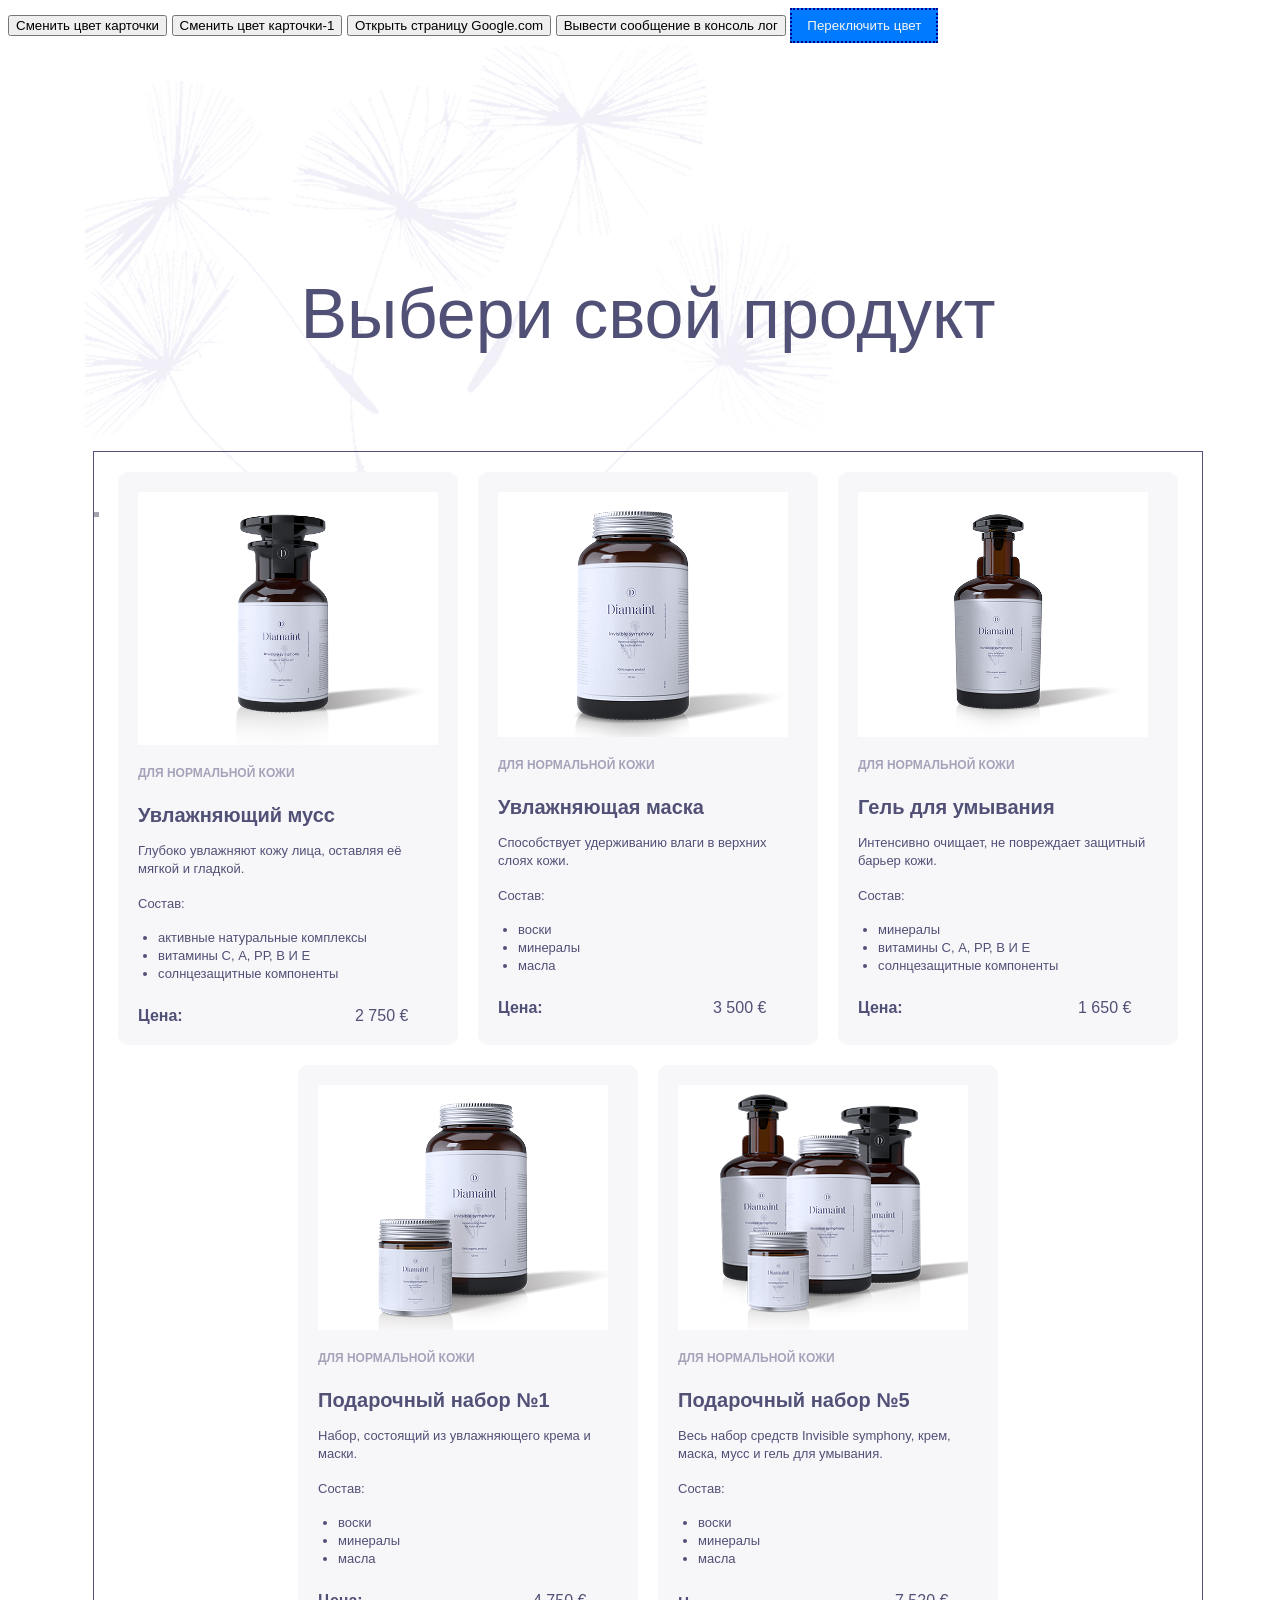
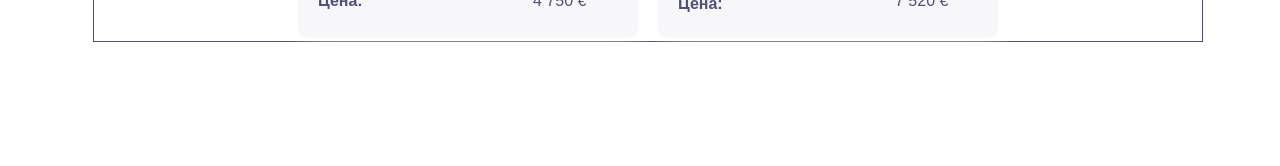
==== index.html @ d17585d6 "Created  main.js" ====
<!doctype html>
<html lang="en">

<head>
  <meta charset="UTF-8" />
  <meta name="viewport" content="width=device-width, initial-scale=1.0" />
  <title>Beauty Products</title>
  <link rel="stylesheet" href="style.css" />
  <link rel="preconnect" href="https://fonts.googleapis.com">
  <link rel="preconnect" href="https://fonts.gstatic.com" crossorigin>
  <link href="https://fonts.googleapis.com/css2?family=Montserrat:ital,wght@400ж600&display=swap" rel="stylesheet">
</head>

<body>

  <div class=" layout">

    <button id="change-color-all-card">Сменить цвет карточки</button>

    <button id="change-card_1-color">Сменить цвет карточки-1</button>

    <button id="open-google">Открыть страницу Google.com</button>

    <button id="output-console-log">Вывести сообщение в консоль лог</button>

    <button id="toggle-color-button" class="button-toggle">Переключить цвет</button>

    <h1 class="layout__title">Выбери свой продукт</h1>

    <div class="layout__product-card">

      <div class="card card_1">
        <img class="card__image" src="images/moisturizing-mousse.jpg" alt="товар увлажняющий мусс" />
        <h3 class="card__subtitle">для нормальной кожи</h3>
        <h2 class="card__title">Увлажняющий мусс</h2>
        <p class="card__desc">Глубоко увлажняют кожу лица, оставляя её мягкой и гладкой.</p>

        <div class="card__composition">
          <h4 class="composition__title">Состав:</h4>
          <ul class="composition__list">
            <li>активные натуральные комплексы</li>
            <li>витамины С, А, РР, В И Е</li>
            <li>солнцезащитные компоненты</li>
          </ul>
        </div>

        <div class="card__price-box">
          <b class="price-box__label">Цена:</b>
          <span class="price-box__value">2 750 &euro;</span>
        </div>
      </div>

      <div class="card card_2">
        <img src="images/moisturizing-mask.jpg" class="images-moisturizing-mask" alt="товар увлажняющий маска" />
        <h3 class="card__subtitle">для нормальной кожи</h3>
        <h2 class="card__title">Увлажняющая маска</h2>
        <p class="card__desc">Способствует удерживанию влаги в верхних слоях кожи.</p>

        <div class="card__composition">
          <h4 class="composition__title">Состав:</h4>
          <ul class="composition__list">
            <li>воски</li>
            <li>минералы</li>
            <li>масла</li>
          </ul>
        </div>

        <div class="card__price-box">
          <b class="price-box__label">Цена:</b>
          <span class="price-box__value">3 500 &euro;</span>
        </div>
      </div>

      <div class="card card_3">
        <img src="images/cleansing-gel.jpg" class="images-cleansing-gel" alt="товар Гель для умывания" />
        <h3 class="card__subtitle">для нормальной кожи</h3>
        <h2 class="card__title">Гель для умывания</h2>
        <p class="card__desc">Интенсивно очищает, не повреждает защитный барьер кожи.</p>

        <div class="card__composition">
          <h4 class="composition__title">Состав:</h4>
          <ul class="composition__list">
            <li>минералы</li>
            <li>витамины С, А, РР, В И Е</li>
            <li>солнцезащитные компоненты</li>
          </ul>
        </div>

        <div class="card__price-box">
          <b class="price-box__label">Цена:</b>
          <span class="price-box__value">1 650 &euro;</span>
        </div>
      </div>


      <div class="card card_4">
        <img src="images/gift-set-1.jpg" class="images-gift-set-1" alt="товар Подарочный набор №1" />
        <h3 class="card__subtitle">для нормальной кожи</h3>
        <h2 class="card__title">Подарочный набор №1</h2>
        <p class="card__desc">Набор, состоящий из увлажняющего крема и маски.</p>

        <div class="card__composition">
          <h4 class="composition__title">Состав:</h4>
          <ul class="composition__list">
            <li>воски</li>
            <li>минералы</li>
            <li>масла</li>
          </ul>
        </div>

        <div class="card__price-box">
          <b class="price-box__label">Цена:</b>
          <span class="price-box__value">4 750 &euro;</span>
        </div>
      </div>

      <div class="card card_5">
        <img src="images/gift-set-5.jpg" class="images-gift-set-5" alt="товар Подарочный набор №5" />
        <h3 class="card__subtitle">для нормальной кожи</h3>
        <h2 class="card__title">Подарочный набор №5</h2>
        <p class="card__desc">Весь набор средств Invisible symphony, крем, маска, мусс и гель для умывания.</p>

        <div class="card__composition">
          <h4 class="composition__title">Состав:</h4>
          <ul class="composition__list">
            <li>воски</li>
            <li>минералы</li>
            <li>масла</li>
          </ul>
        </div>

        <div class="card__price-box">
          <b class="price-box__label">Цена:</b>
          <span class="price-box__value">7 520 &euro;</span>
        </div>
      </div>
    </div>
  </div>
  <script src="main.js"></script>
</body>

</html>
---- style.css ----
@import url("https://fonts.googleapis.com/css2?family=Montserrat:ital,wght@400&display=swap");

body {
  min-height: 100vh;
  background-image: url("images/dandelion-bg.jpg");
  background-position: 85px 0px;
  background-repeat: no-repeat;
  background-size: 790px 697px;
  font-family: Arial, Montserrat;
  background-color: #ffffff;
}

.layout {
  position: relative;
  width: 100%;
  max-width: 1280px;
  height: 1750px;
  margin: 0 auto;
}

.button-toggle {
  background-color: #007bff;
  color: whitesmoke;
  padding: 8px 15px;
  border: 2px darkblue dotted;
  cursor: pointer;
  transform: backgraund-color 0.3s;
}

.button-toggle.active {
  background-color: antiquewhite;
  color: black;
}

.layout__title {
  position: absolute;
  width: 846px;
  height: 78px;
  top: 220px;
  left: 217px;
  text-align: center;
  font-size: 70px;
  font-weight: 400;
  font-family: Arial, Montserrat;
  line-height: 78px;
  display: flex;
  align-items: center;
  justify-content: center;
  color: #515076;
}

.layout__product-card {
  position: relative;
  width: 1110px;
  height: 1191px;
  top: 408px;
  left: 85px;
  border: 1px solid #515076;
  padding: 20px;
  box-sizing: border-box;
  display: flex;
  flex-wrap: wrap;
  justify-content: center;
  gap: 20px;
}

.card {
  width: 340px;
  height: 573px;
  background-color: #f7f7fa;
  border: none;
  border-radius: 10px;
  box-shadow: 4px 4px 20px 0px rgba(255, 255, 255, 0.5);
  box-sizing: border-box;
  padding: 20px;
  font-family: Arial, Montserrat;
}

.card__image {
  width: 100%;
  height: 245;
  object-fit: contain;
  align-self: center;
  margin-top: auto;
}

.card__subtitle {
  font-weight: 600px;
  font-size: 12px;
  line-height: 24px;
  letter-spacing: 0%;
  text-transform: uppercase;
  color: #a5a3b9;
  margin-bottom: 5px;
}

.card__title {
  font-weight: 700px;
  font-style: bold;
  font-size: 20px;
  line-height: 27px;
  letter-spacing: 0%;
  color: #515076;
  margin-bottom: 10px;
}

.card__desc {
  font-weight: 400px;
  font-style: regular;
  font-size: 13px;
  line-height: 18px;
  color: #515076;
  margin-bottom: 15px;
}

.card__composition {
  margin-bottom: 15px;
  font-family: Arial, Montserrat;
  color: #f7f7fa;
}

.composition__title {
  font-size: 13px;
  font-weight: 400;
  font-style: regular;
  line-height: 18px;
  font-family: Arial, Montserrat;
  color: #515076;
  letter-spacing: 0%;
  margin-bottom: 5px;
}

.composition__list {
  list-style: disc;
  color: #515076;
  font-family: Arial, Montserra;
  padding-left: 20px;
}

.composition__list li {
  font-weight: 400px;
  font-size: 13px;
  line-height: 18px;
  color: #515076;
  font-family: Arial, Montserrat;
}

.composition__list li::before {
  content: "";
  position: absolute;
  left: 0;
  top: 60px;
  width: 5px;
  height: 5px;
  border-radius: 50%;
  background-color: #a5a4ad;
}

.card__price-box {
  display: flex;
  justify-content: space-between;
  align-items: center;
  margin-top: auto;
  padding-top: 10px;
  gap: 5px;
  width: 290px;
  height: 24px;
  color: #515076;
}

.prise__label {
  font-weight: 700px;
  font-style: bold;
  font-size: 20px;
  line-height: 24px;
  color: #515076;
  font-family: Arial, Montserrat;
}

.price__value {
  font-weight: 400px;
  font-style: regular;
  font-size: 20px;
  line-height: 24px;
  color: #515076;
  font-family: Arial, Montserrat;
}

.card_1 {
  top: 408px;
  left: 85px;
}

.card_1 .card__image {
  top: 433px;
  left: 110px;
}

.card_1 .card__subtitle {
  width: 171px;
  height: 24px;
  top: 708px;
  left: 110px;
}

.card_1 .card__title {
  width: 220px;
  height: 27px;
  top: 737px;
  left: 110px;
}

.card_1 .card__desc {
  width: 287px;
  height: 36px;
  top: 769px;
  left: 110px;
}

.card_1 .card__composition {
  width: 252px;
  height: 87px;
  top: 820px;
  left: 110px;
}

.card_1 .composition__title {
  width: 49px;
  height: 18px;
  top: 820px;
  left: 110px;
}

.card_1 .composition__list {
  top: 843px;
  left: 110px;
}

.card_1 .card__price-box {
  width: 290px;
  height: 24px;
  top: 932px;
  left: 110px;
}

.card_1 .price-box__label {
  width: 56px;
  height: 24px;
  top: 932px;
  left: 110px;
}

.card_1 .price-box__value {
  width: 73px;
  height: 24px;
  top: 932px;
  left: 327px;
}

.card_2 {
  top: 408px;
  left: 470px;
}

.card_2 .card__image {
  width: 290;
  height: 245;
  top: 433px;
  left: 495px;
}

.card_2 .card__subtitle {
  width: 171px;
  height: 24px;
  top: 708px;
  left: 495px;
}

.card_2 .card__title {
  width: 230px;
  height: 27px;
  top: 737px;
  left: 495px;
}

.card_2 .card__desc {
  width: 291px;
  height: 36px;
  top: 769px;
  left: 495px;
}

.card_2 .card__composition {
  width: 86px;
  height: 87px;
  top: 820px;
  left: 495px;
}

.card_2 .composition__title {
  width: 49px;
  height: 18px;
  top: 820px;
  left: 495px;
}

.card_2 .composition__list {
  top: 843px;
  left: 495px;
}

.card_2 .card__price-box {
  width: 290px;
  height: 24px;
  top: 932px;
  left: 495px;
}

.card_2 .price-box__label {
  width: 56px;
  height: 24px;
  top: 932px;
  left: 495px;
}

.card_2 .price-box__value {
  width: 75px;
  height: 24px;
  top: 932px;
  left: 710px;
}

.card_3 {
  top: 408px;
  left: 855px;
}

.card_3 .card__image {
  top: 433px;
  left: 880px;
}

.card_3 .card__subtitle {
  width: 171px;
  height: 24px;
  top: 708px;
  left: 880px;
}

.card_3 .card__title {
  width: 210px;
  height: 27px;
  top: 737px;
  left: 880px;
}

.card_3 .card__desc {
  width: 291px;
  height: 36px;
  top: 769px;
  left: 880px;
}

.card_3 .card__composition {
  width: 222px;
  height: 87px;
  top: 820px;
  left: 880px;
}

.card_3 .composition__title {
  width: 49px;
  height: 18px;
  top: 820px;
  left: 880px;
}

.card_3 .composition__list {
  top: 843px;
  left: 880px;
}

.card_3 .card__price-box {
  width: 290px;
  height: 24px;
  top: 932px;
  left: 880px;
}

.card_3 .price-box__label {
  width: 56px;
  height: 24px;
  top: 932px;
  left: 880px;
}

.card_3 .price-box__value {
  width: 70px;
  height: 24px;
  top: 932px;
  left: 1100px;
}

.card_4 {
  top: 1026px;
  left: 277px;
}

.card_4 .card__image {
  top: 1051px;
  left: 302px;
}

.card_4 .card__subtitle {
  width: 171px;
  height: 24px;
  top: 1326px;
  left: 302px;
}

.card_4 .card__title {
  width: 251px;
  height: 27px;
  top: 1355px;
  left: 302px;
}

.card_4 .card__desc {
  width: 287px;
  height: 36px;
  top: 1387px;
  left: 302px;
}

.card_4 .card__composition {
  width: 86px;
  height: 87px;
  top: 1438px;
  left: 302px;
}

.card_4 .composition__title {
  width: 49px;
  height: 18px;
  top: 1438px;
  left: 302px;
}

.card_4 .composition__list {
  top: 1461px;
  left: 317px;
}

.card_4 .card__price-box {
  width: 290px;
  height: 24px;
  top: 1550px;
  left: 302px;
}

.card_4 .price-box__label {
  width: 56px;
  height: 24px;
  top: 1550px;
  left: 302px;
}

.card_4 .price-box__value {
  width: 75px;
  height: 24px;
  top: 1550px;
  left: 517px;
}

.card_5 {
  top: 1026px;
  left: 662px;
}

.card_5 .card__image {
  top: 1051px;
  left: 687px;
}

.card_5 .card__subtitle {
  width: 171px;
  height: 24px;
  top: 1326px;
  left: 687px;
}

.card_5 .card__title {
  width: 251px;
  height: 27px;
  top: 1355px;
  left: 687px;
}

.card_5 .card__desc {
  width: 291px;
  height: 36px;
  top: 1387px;
  left: 687px;
}

.card_5 .card__composition {
  width: 86px;
  height: 87px;
  top: 1438;
  left: 687px;
}

.card_5 .composition__title {
  width: 4px;
  height: 18px;
  top: 1438px;
  left: 687;
}

.card_5 .composition__list {
  width: 41px;
  height: 18px;
}

.card_5 .card__price-box {
  width: 290px;
  height: 24px;
  top: 1550px;
  left: 687px;
}

.card_5 .price-box__label {
  width: 56px;
  height: 24;
  top: 1550;
  left: 687px;
}

.card_5 .price-box__value {
  width: 73px;
  height: 24px;
  top: 1550px;
  left: 687;
}
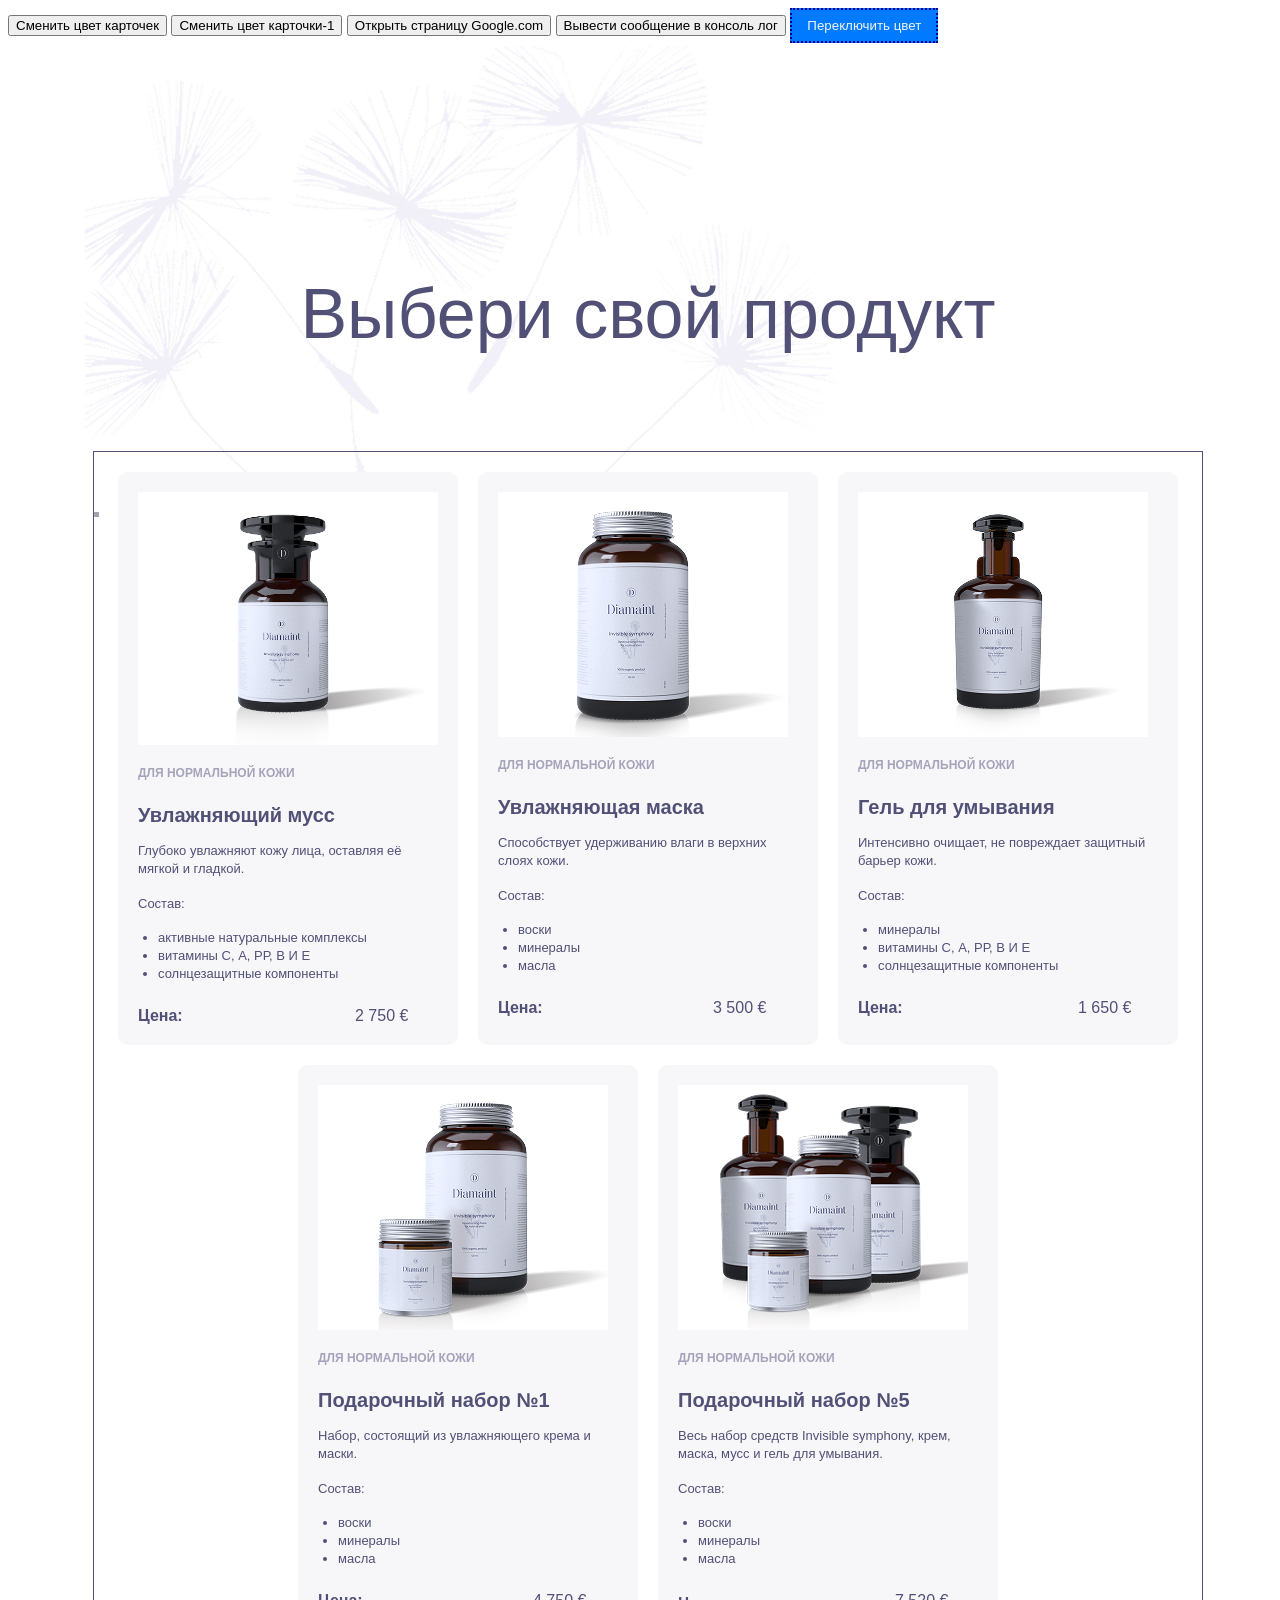
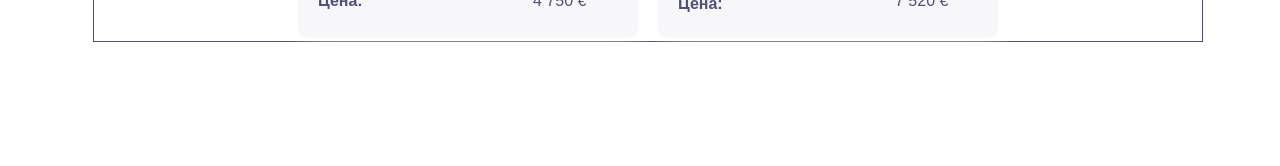
==== commit d1285e8d: "changed names in main.js" ====
--- a/index.html
+++ b/index.html
@@ -15,9 +15,9 @@
 
   <div class=" layout">
 
-    <button id="change-color-all-card">Сменить цвет карточки</button>
+    <button id="change-all-card-color">Сменить цвет карточек</button>
 
-    <button id="change-card_1-color">Сменить цвет карточки-1</button>
+    <button id="change-first-card-color">Сменить цвет карточки-1</button>
 
     <button id="open-google">Открыть страницу Google.com</button>
 
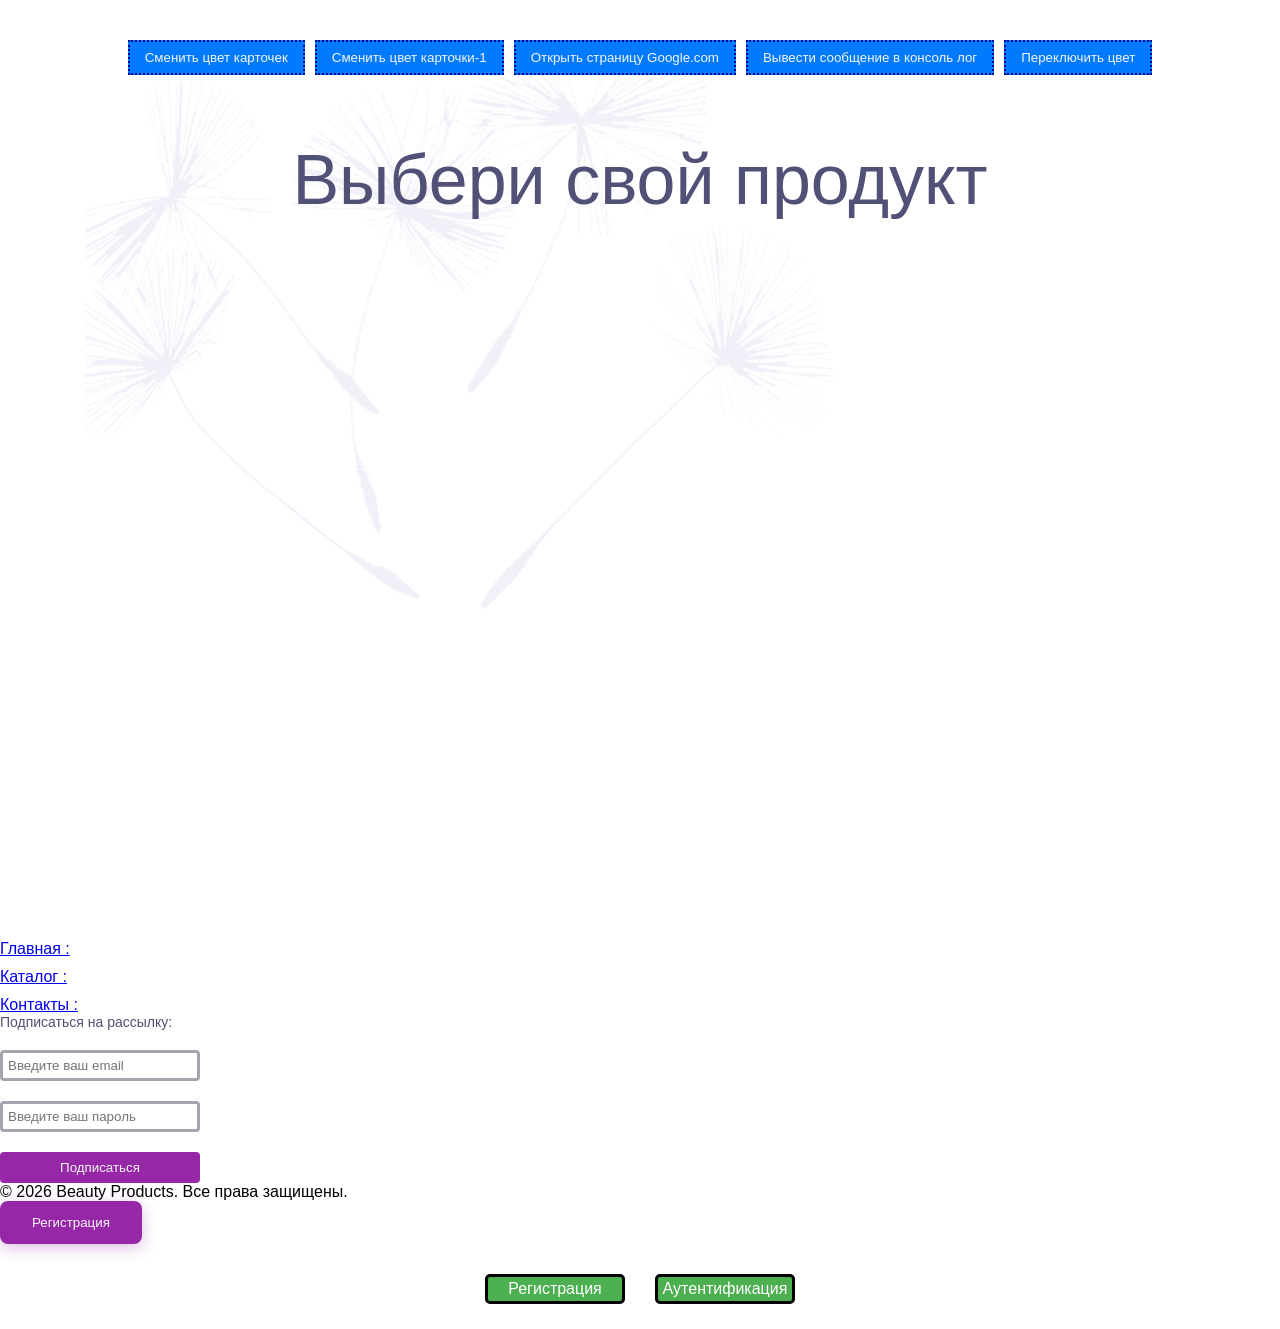
==== commit 83063b2b: "Resolved  overlay issue homework №14" ====
--- a/index.html
+++ b/index.html
@@ -6,137 +6,120 @@
   <meta name="viewport" content="width=device-width, initial-scale=1.0" />
   <title>Beauty Products</title>
   <link rel="stylesheet" href="style.css" />
-  <link rel="preconnect" href="https://fonts.googleapis.com">
-  <link rel="preconnect" href="https://fonts.gstatic.com" crossorigin>
-  <link href="https://fonts.googleapis.com/css2?family=Montserrat:ital,wght@400ж600&display=swap" rel="stylesheet">
+  <link rel="preconnect" href="https://fonts.googleapis.com" />
+  <link rel="preconnect" href="https://fonts.gstatic.com" crossorigin />
+  <link href="https://fonts.googleapis.com/css2?family=Montserrat:wght@400;600&display=swap" rel="stylesheet" />
 </head>
 
 <body>
+  <div class="layout">
+    <div class="buttons-container">
+      <button id="change-all-card-color">Сменить цвет карточек</button>
+      <button id="change-first-card-color">Сменить цвет карточки-1</button>
+      <button id="open-google">Открыть страницу Google.com</button>
+      <button id="output-console-log">Вывести сообщение в консоль лог</button>
+      <button id="toggle-color-button" class="button-toggle">Переключить цвет</button>
+    </div>
 
-  <div class=" layout">
+    <h1 class="catalog-title">Выбери свой продукт</h1>
 
-    <button id="change-all-card-color">Сменить цвет карточек</button>
+    <ul id="catalog-list">
 
-    <button id="change-first-card-color">Сменить цвет карточки-1</button>
+    </ul>
 
-    <button id="open-google">Открыть страницу Google.com</button>
+    <template id="catalog-template">
+      <li class="catalog-container">
+        <img class="catalog-image" src="" alt="Фото товар" /></img>
+        <p class="catalog-subtitle"></p>
+        <p class="catalog-name"></p>
+        <p class="catalog-description"></p>
+        <p class="catalog-composition">
+          <b class="composition__label">Состав:</b>
+        <ul class="composition__list"></ul>
+        </p>
+        <p class="catalog-price">
+          <b class="price-box__label">Цена:</b>
+          <span class="price-box"></span>
+        </p>
+      </li>
+    </template>
+  </div>
 
-    <button id="output-console-log">Вывести сообщение в консоль лог</button>
+  <!--3) Сверставаем данный footer, используя семантические теги footer, nav и т.д.-->
+  <footer class="footer">
+    <nav class="footer__nav">
+      <a href="#" class="footer__link">Главная :</a>
+      <a href="#" class="footer__link">Каталог :</a>
+      <a href="#" class="footer__link">Контакты :</a>
+    </nav>
+    <form class="email-form" id="email-form">
+      <label for="email">Подписаться на рассылку:</label>
+      <input placeholder="Введите ваш email" type="email" id="email" name="email" required />
+      <input placeholder="Введите ваш пароль" type="password" id="password" name="password" required />
+      <button type="submit">Подписаться</button>
+    </form>
+    <p class="footer__text">&copy; 2026 Beauty Products. Все права защищены.</p>
+  </footer>
 
-    <button id="toggle-color-button" class="button-toggle">Переключить цвет</button>
+  <!--5) Создал кнопку "Регистрация" и модальное окно-->
+  <button id="openBtn" class="openBtn">Регистрация</button>
+  <div id="overlay" class="overlay">
+    <div id="registrationModal" class="modal">
+      <button id="closeBtn" class="close-x">&times;</button>
+      <h2>Регистрация</h2>
+      <form id="registrationForm">
+        <label for="username">Имя:</label>
+        <input placeholder="Введите ваше имя" type="text" id="username" name="username" required />
 
-    <h1 class="layout__title">Выбери свой продукт</h1>
+        <label for="fullname">Фамилия:</label>
+        <input placeholder="Введите вашу фамилию" type="text" id="fullname" name="fullname" required />
 
-    <div class="layout__product-card">
+        <label for="birthdate">Дата рождения:</label>
+        <input placeholder="Введите вашу дату рождения" type="date" id="birthdate" name="birthdate" required />
 
-      <div class="card card_1">
-        <img class="card__image" src="images/moisturizing-mousse.jpg" alt="товар увлажняющий мусс" />
-        <h3 class="card__subtitle">для нормальной кожи</h3>
-        <h2 class="card__title">Увлажняющий мусс</h2>
-        <p class="card__desc">Глубоко увлажняют кожу лица, оставляя её мягкой и гладкой.</p>
+        <label for="email">Email:</label>
+        <input placeholder="Введите ваш email" type="email" id="email" name="email" required />
 
-        <div class="card__composition">
-          <h4 class="composition__title">Состав:</h4>
-          <ul class="composition__list">
-            <li>активные натуральные комплексы</li>
-            <li>витамины С, А, РР, В И Е</li>
-            <li>солнцезащитные компоненты</li>
-          </ul>
-        </div>
+        <label for="password">Пароль:</label>
+        <input placeholder="Введите ваш пароль" type="password" id="password" name="password" required />
 
-        <div class="card__price-box">
-          <b class="price-box__label">Цена:</b>
-          <span class="price-box__value">2 750 &euro;</span>
-        </div>
-      </div>
+        <label for="confirmPassword">Подтвердите пароль:</label>
+        <input placeholder="Подтвердите пароль" type="password" id="confirmPassword" name="confirmPassword" required />
+        <span class="error-message" id="passwordError"></span>
 
-      <div class="card card_2">
-        <img src="images/moisturizing-mask.jpg" class="images-moisturizing-mask" alt="товар увлажняющий маска" />
-        <h3 class="card__subtitle">для нормальной кожи</h3>
-        <h2 class="card__title">Увлажняющая маска</h2>
-        <p class="card__desc">Способствует удерживанию влаги в верхних слоях кожи.</p>
-
-        <div class="card__composition">
-          <h4 class="composition__title">Состав:</h4>
-          <ul class="composition__list">
-            <li>воски</li>
-            <li>минералы</li>
-            <li>масла</li>
-          </ul>
-        </div>
-
-        <div class="card__price-box">
-          <b class="price-box__label">Цена:</b>
-          <span class="price-box__value">3 500 &euro;</span>
-        </div>
-      </div>
-
-      <div class="card card_3">
-        <img src="images/cleansing-gel.jpg" class="images-cleansing-gel" alt="товар Гель для умывания" />
-        <h3 class="card__subtitle">для нормальной кожи</h3>
-        <h2 class="card__title">Гель для умывания</h2>
-        <p class="card__desc">Интенсивно очищает, не повреждает защитный барьер кожи.</p>
-
-        <div class="card__composition">
-          <h4 class="composition__title">Состав:</h4>
-          <ul class="composition__list">
-            <li>минералы</li>
-            <li>витамины С, А, РР, В И Е</li>
-            <li>солнцезащитные компоненты</li>
-          </ul>
-        </div>
-
-        <div class="card__price-box">
-          <b class="price-box__label">Цена:</b>
-          <span class="price-box__value">1 650 &euro;</span>
-        </div>
-      </div>
-
-
-      <div class="card card_4">
-        <img src="images/gift-set-1.jpg" class="images-gift-set-1" alt="товар Подарочный набор №1" />
-        <h3 class="card__subtitle">для нормальной кожи</h3>
-        <h2 class="card__title">Подарочный набор №1</h2>
-        <p class="card__desc">Набор, состоящий из увлажняющего крема и маски.</p>
-
-        <div class="card__composition">
-          <h4 class="composition__title">Состав:</h4>
-          <ul class="composition__list">
-            <li>воски</li>
-            <li>минералы</li>
-            <li>масла</li>
-          </ul>
-        </div>
-
-        <div class="card__price-box">
-          <b class="price-box__label">Цена:</b>
-          <span class="price-box__value">4 750 &euro;</span>
-        </div>
-      </div>
-
-      <div class="card card_5">
-        <img src="images/gift-set-5.jpg" class="images-gift-set-5" alt="товар Подарочный набор №5" />
-        <h3 class="card__subtitle">для нормальной кожи</h3>
-        <h2 class="card__title">Подарочный набор №5</h2>
-        <p class="card__desc">Весь набор средств Invisible symphony, крем, маска, мусс и гель для умывания.</p>
-
-        <div class="card__composition">
-          <h4 class="composition__title">Состав:</h4>
-          <ul class="composition__list">
-            <li>воски</li>
-            <li>минералы</li>
-            <li>масла</li>
-          </ul>
-        </div>
-
-        <div class="card__price-box">
-          <b class="price-box__label">Цена:</b>
-          <span class="price-box__value">7 520 &euro;</span>
-        </div>
-      </div>
+        <button type="submit" class="submit-btn">Зарегистрироваться</button>
+      </form>
+      <div class="created-on" id="createdOn"></div>
     </div>
   </div>
-  <script src="main.js"></script>
+
+  <!--Дз №14 : Решаем проблему, связанную с оверлеем-->
+  <div class="auth-overlay" id="auth-overlay"></div>
+  <div class="btn-box">
+    <button class="button" id="registration-button">Регистрация</button>
+    <button class="button" id="auth-button">Аутентификация</button>
+  </div>
+
+  <div id="registration-modal" class="modal modal-style">
+    <button id="modal-close-button" class="modal-close-button">X</button>
+    <h1>Регистрация</h1>
+    <span>Пароль</span>
+    <span>Повторите пароль</span>
+    <span>Логин</span>
+    <span>Почта</span>
+  </div>
+
+  <div id="auth-modal" class="modal modal-style">
+    <button id="modal-close-button" class="modal-close-button">X</button>
+    <h1>Аутентификация</h1>
+    <p>Логин</p>
+    <p>Пароль</p>
+  </div>
+
+  <script src="main.js" type="module"></script>
+
+  <script src="homework-13.js" type="module"></script>
+
 </body>
 
 </html>
--- a/style.css
+++ b/style.css
@@ -1,4 +1,4 @@
-@import url("https://fonts.googleapis.com/css2?family=Montserrat:ital,wght@400&display=swap");
+@import url("https://fonts.googleapis.com/css2?family=Montserrat:wght@400;600&display=swap");
 
 body {
   min-height: 100vh;
@@ -11,20 +11,33 @@
 }
 
 .layout {
-  position: relative;
-  width: 100%;
-  max-width: 1280px;
-  height: 1750px;
-  margin: 0 auto;
-}
-
-.button-toggle {
+  display: flex;
+  flex-direction: column;
+  align-items: center;
+  justify-content: flex-start;
+  min-height: 100vh;
+  padding: 20px;
+}
+
+.buttons-container {
+  display: flex;
+  flex-direction: row;
+  flex-wrap: wrap;
+  justify-content: center;
+  align-items: center;
+  gap: 10px;
+  width: 100%;
+  margin-top: 20px;
+  margin-bottom: 25px;
+}
+
+.buttons-container button {
   background-color: #007bff;
   color: whitesmoke;
   padding: 8px 15px;
   border: 2px darkblue dotted;
   cursor: pointer;
-  transform: backgraund-color 0.3s;
+  transform: background-color 0.3s;
 }
 
 .button-toggle.active {
@@ -32,94 +45,108 @@
   color: black;
 }
 
-.layout__title {
-  position: absolute;
+.catalog-title {
   width: 846px;
-  height: 78px;
-  top: 220px;
-  left: 217px;
   text-align: center;
   font-size: 70px;
   font-weight: 400;
   font-family: Arial, Montserrat;
-  line-height: 78px;
-  display: flex;
-  align-items: center;
-  justify-content: center;
-  color: #515076;
-}
-
-.layout__product-card {
+  display: block;
+  color: #515076;
+  margin-bottom: 30px;
+  margin-top: 40px;
+}
+
+#catalog-list {
+  display: flex;
+  flex-wrap: wrap;
+  justify-content: center;
+  gap: 30px;
+  list-style: none;
+  padding: 0;
+}
+
+.layout__catalog-container {
   position: relative;
   width: 1110px;
-  height: 1191px;
-  top: 408px;
-  left: 85px;
+  min-height: 1191px;
+  margin: 0 auto;
   border: 1px solid #515076;
   padding: 20px;
   box-sizing: border-box;
   display: flex;
-  flex-wrap: wrap;
-  justify-content: center;
+  flex-direction: column;
+  align-items: center;
   gap: 20px;
 }
 
-.card {
+.catalog-container {
   width: 340px;
-  height: 573px;
+  min-height: 580px;
+  display: flex;
+  flex-direction: column;
   background-color: #f7f7fa;
   border: none;
-  border-radius: 10px;
+  border-radius: 15px;
   box-shadow: 4px 4px 20px 0px rgba(255, 255, 255, 0.5);
-  box-sizing: border-box;
   padding: 20px;
   font-family: Arial, Montserrat;
-}
-
-.card__image {
-  width: 100%;
-  height: 245;
+  overflow: hidden;
+}
+
+.catalog-container:hover {
+  box-shadow: 4px 4px 20px rgba(81, 80, 118, 0.15);
+}
+
+.catalog__image {
+  width: 100%;
+  height: 245px;
   object-fit: contain;
   align-self: center;
-  margin-top: auto;
-}
-
-.card__subtitle {
+  margin-bottom: 15px;
+}
+
+.catalog__subtitle {
   font-weight: 600px;
   font-size: 12px;
-  line-height: 24px;
-  letter-spacing: 0%;
   text-transform: uppercase;
   color: #a5a3b9;
-  margin-bottom: 5px;
-}
-
-.card__title {
+  margin: 0 0 5px 0;
+  text-align: left;
+}
+
+.catalog__name {
   font-weight: 700px;
   font-style: bold;
   font-size: 20px;
   line-height: 27px;
   letter-spacing: 0%;
   color: #515076;
-  margin-bottom: 10px;
-}
-
-.card__desc {
+  margin: 0 0 10px 0;
+  text-align: left;
+}
+
+.catalog__desc {
   font-weight: 400px;
-  font-style: regular;
   font-size: 13px;
   line-height: 18px;
   color: #515076;
   margin-bottom: 15px;
-}
-
-.card__composition {
-  margin-bottom: 15px;
+  display: list-item;
+  list-style-type: disc;
+  list-style-position: inside;
+  overflow: hidden;
+
+}
+
+.catalog-composition {
+  margin: 0 0 15px 0;
   font-family: Arial, Montserrat;
   color: #f7f7fa;
-}
-
-.composition__title {
+  text-align: left;
+}
+
+.composition__label {
   font-size: 13px;
   font-weight: 400;
   font-style: regular;
@@ -127,7 +154,7 @@
   font-family: Arial, Montserrat;
   color: #515076;
   letter-spacing: 0%;
-  margin-bottom: 5px;
+  margin: 0 0 5px 0;
 }
 
 .composition__list {
@@ -137,7 +164,7 @@
   padding-left: 20px;
 }
 
-.composition__list li {
+.composition__list span {
   font-weight: 400px;
   font-size: 13px;
   line-height: 18px;
@@ -145,7 +172,7 @@
   font-family: Arial, Montserrat;
 }
 
-.composition__list li::before {
+.composition__list span::before {
   content: "";
   position: absolute;
   left: 0;
@@ -156,19 +183,19 @@
   background-color: #a5a4ad;
 }
 
-.card__price-box {
+.catalog-price {
   display: flex;
   justify-content: space-between;
   align-items: center;
   margin-top: auto;
   padding-top: 10px;
   gap: 5px;
-  width: 290px;
+  width: 100%;
   height: 24px;
   color: #515076;
 }
 
-.prise__label {
+.price-box.label {
   font-weight: 700px;
   font-style: bold;
   font-size: 20px;
@@ -177,7 +204,7 @@
   font-family: Arial, Montserrat;
 }
 
-.price__value {
+.price-box {
   font-weight: 400px;
   font-style: regular;
   font-size: 20px;
@@ -186,359 +213,323 @@
   font-family: Arial, Montserrat;
 }
 
-.card_1 {
-  top: 408px;
-  left: 85px;
-}
-
-.card_1 .card__image {
-  top: 433px;
-  left: 110px;
-}
-
-.card_1 .card__subtitle {
-  width: 171px;
-  height: 24px;
-  top: 708px;
-  left: 110px;
-}
-
-.card_1 .card__title {
-  width: 220px;
-  height: 27px;
-  top: 737px;
-  left: 110px;
-}
-
-.card_1 .card__desc {
-  width: 287px;
-  height: 36px;
-  top: 769px;
-  left: 110px;
-}
-
-.card_1 .card__composition {
-  width: 252px;
-  height: 87px;
-  top: 820px;
-  left: 110px;
-}
-
-.card_1 .composition__title {
-  width: 49px;
-  height: 18px;
-  top: 820px;
-  left: 110px;
-}
-
-.card_1 .composition__list {
-  top: 843px;
-  left: 110px;
-}
-
-.card_1 .card__price-box {
-  width: 290px;
-  height: 24px;
-  top: 932px;
-  left: 110px;
-}
-
-.card_1 .price-box__label {
-  width: 56px;
-  height: 24px;
-  top: 932px;
-  left: 110px;
-}
-
-.card_1 .price-box__value {
-  width: 73px;
-  height: 24px;
-  top: 932px;
-  left: 327px;
-}
-
-.card_2 {
-  top: 408px;
-  left: 470px;
-}
-
-.card_2 .card__image {
-  width: 290;
-  height: 245;
-  top: 433px;
-  left: 495px;
-}
-
-.card_2 .card__subtitle {
-  width: 171px;
-  height: 24px;
-  top: 708px;
-  left: 495px;
-}
-
-.card_2 .card__title {
-  width: 230px;
-  height: 27px;
-  top: 737px;
-  left: 495px;
-}
-
-.card_2 .card__desc {
-  width: 291px;
-  height: 36px;
-  top: 769px;
-  left: 495px;
-}
-
-.card_2 .card__composition {
-  width: 86px;
-  height: 87px;
-  top: 820px;
-  left: 495px;
-}
-
-.card_2 .composition__title {
-  width: 49px;
-  height: 18px;
-  top: 820px;
-  left: 495px;
-}
-
-.card_2 .composition__list {
-  top: 843px;
-  left: 495px;
-}
-
-.card_2 .card__price-box {
-  width: 290px;
-  height: 24px;
-  top: 932px;
-  left: 495px;
-}
-
-.card_2 .price-box__label {
-  width: 56px;
-  height: 24px;
-  top: 932px;
-  left: 495px;
-}
-
-.card_2 .price-box__value {
-  width: 75px;
-  height: 24px;
-  top: 932px;
-  left: 710px;
-}
-
-.card_3 {
-  top: 408px;
-  left: 855px;
-}
-
-.card_3 .card__image {
-  top: 433px;
-  left: 880px;
-}
-
-.card_3 .card__subtitle {
-  width: 171px;
-  height: 24px;
-  top: 708px;
-  left: 880px;
-}
-
-.card_3 .card__title {
-  width: 210px;
-  height: 27px;
-  top: 737px;
-  left: 880px;
-}
-
-.card_3 .card__desc {
-  width: 291px;
-  height: 36px;
-  top: 769px;
-  left: 880px;
-}
-
-.card_3 .card__composition {
-  width: 222px;
-  height: 87px;
-  top: 820px;
-  left: 880px;
-}
-
-.card_3 .composition__title {
-  width: 49px;
-  height: 18px;
-  top: 820px;
-  left: 880px;
-}
-
-.card_3 .composition__list {
-  top: 843px;
-  left: 880px;
-}
-
-.card_3 .card__price-box {
-  width: 290px;
-  height: 24px;
-  top: 932px;
-  left: 880px;
-}
-
-.card_3 .price-box__label {
-  width: 56px;
-  height: 24px;
-  top: 932px;
-  left: 880px;
-}
-
-.card_3 .price-box__value {
-  width: 70px;
-  height: 24px;
-  top: 932px;
-  left: 1100px;
-}
-
-.card_4 {
-  top: 1026px;
-  left: 277px;
-}
-
-.card_4 .card__image {
-  top: 1051px;
-  left: 302px;
-}
-
-.card_4 .card__subtitle {
-  width: 171px;
-  height: 24px;
-  top: 1326px;
-  left: 302px;
-}
-
-.card_4 .card__title {
-  width: 251px;
-  height: 27px;
-  top: 1355px;
-  left: 302px;
-}
-
-.card_4 .card__desc {
-  width: 287px;
-  height: 36px;
-  top: 1387px;
-  left: 302px;
-}
-
-.card_4 .card__composition {
-  width: 86px;
-  height: 87px;
-  top: 1438px;
-  left: 302px;
-}
-
-.card_4 .composition__title {
-  width: 49px;
-  height: 18px;
-  top: 1438px;
-  left: 302px;
-}
-
-.card_4 .composition__list {
-  top: 1461px;
-  left: 317px;
-}
-
-.card_4 .card__price-box {
-  width: 290px;
-  height: 24px;
-  top: 1550px;
-  left: 302px;
-}
-
-.card_4 .price-box__label {
-  width: 56px;
-  height: 24px;
-  top: 1550px;
-  left: 302px;
-}
-
-.card_4 .price-box__value {
-  width: 75px;
-  height: 24px;
-  top: 1550px;
-  left: 517px;
-}
-
-.card_5 {
-  top: 1026px;
-  left: 662px;
-}
-
-.card_5 .card__image {
-  top: 1051px;
-  left: 687px;
-}
-
-.card_5 .card__subtitle {
-  width: 171px;
-  height: 24px;
-  top: 1326px;
-  left: 687px;
-}
-
-.card_5 .card__title {
-  width: 251px;
-  height: 27px;
-  top: 1355px;
-  left: 687px;
-}
-
-.card_5 .card__desc {
-  width: 291px;
-  height: 36px;
-  top: 1387px;
-  left: 687px;
-}
-
-.card_5 .card__composition {
-  width: 86px;
-  height: 87px;
-  top: 1438;
-  left: 687px;
-}
-
-.card_5 .composition__title {
-  width: 4px;
-  height: 18px;
-  top: 1438px;
-  left: 687;
-}
-
-.card_5 .composition__list {
-  width: 41px;
-  height: 18px;
-}
-
-.card_5 .card__price-box {
-  width: 290px;
-  height: 24px;
-  top: 1550px;
-  left: 687px;
-}
-
-.card_5 .price-box__label {
-  width: 56px;
-  height: 24;
-  top: 1550;
-  left: 687px;
-}
-
-.card_5 .price-box__value {
-  width: 73px;
-  height: 24px;
-  top: 1550px;
-  left: 687;
-}
+.catalog-name,
+.catalog-composition b,
+.catalog-price b,
+.composition__label b {
+  font-weight: 600;
+  font-style: bold;
+  font-size: 20px;
+  line-height: 24px;
+  color: #515076;
+  font-family: Arial, Montserrat;
+}
+
+.catalog-price {
+  display: flex;
+  justify-content: space-between;
+  align-items: center;
+}
+
+/*3) Сверставаем данный footer, используя семантические теги footer, nav и т.д.*/
+.footer__nav {
+  display: grid;
+  justify-content: left;
+  gap: 10px;
+}
+
+
+/*4) Создал форму для ввода email*/
+.nav {
+  display: flex;
+  justify-content: center;
+  align-items: center;
+  margin-top: 30px;
+}
+
+.email-form {
+  display: flex !important;
+  flex-direction: column;
+  width: 200px;
+  gap: 20px;
+}
+
+.email-form label {
+  font-size: 14px;
+  font-weight: 400;
+  color: #515076;
+}
+
+.email-form input {
+  padding: 5px;
+  border: 3px solid #a5a4ad;
+  border-radius: 4px;
+}
+
+.email-form button {
+  background-color: #9628a7;
+  color: whitesmoke;
+  padding: 5px 15px;
+  border: 3px solid #9628a7;
+  border-radius: 4px;
+  cursor: pointer;
+  transition: background-color 0.3s;
+}
+
+/*5) Создал кнопку "Регистрация" и модальное окно*/
+.body {
+  margin: 0;
+  padding: 20px;
+  font-family: Arial, Montserrat;
+  background-color: #f7f7fa;
+  min-height: 100vh;
+  display: flex;
+  justify-content: center;
+  align-items: center;
+}
+
+#openBtn {
+  background-color: #9628a7;
+  color: whitesmoke;
+  padding: 14px 32px;
+  border: none;
+  border-radius: 8px;
+  cursor: pointer;
+  transition: background-color 0.3s; transform: background-color 0.1s;
+  box-shadow: 0 4px 15px rgba(150, 40, 167, 0.3);
+}
+
+#openBtn:hover {
+  background-color: #0056b3;
+  transform: scale(1.02);
+}
+
+#openBtn:active {
+  transform: scale(0.98);
+}
+
+.overlay {
+  position: fixed;
+  top: 0;
+  left: 0;
+  width: 100%;
+  height: 100%;
+  background-color: rgba(0, 0, 0, 0.5);
+  display: none;
+  justify-content: center;
+  align-items: center;
+  z-index: 1000;
+}
+
+.overlay.modal-showed {
+  display: flex !important;
+}
+
+.modal {
+  opacity: 0;
+  transform: scale(0.9);
+  pointer-events: none;
+  transition: opacity 0.25s ease, transform 0.25s ease;
+  position: relative;
+  min-width: 320px;
+  max-width: 420px;
+  width: 90%;
+  background-color: #ffffff;
+  padding: 30px;
+  border-radius: 12px;
+  box-shadow: 0 20px 60px rgba(0, 0, 0, 0.3);
+}
+
+.modal.modal-showed {
+  opacity: 1;
+  transform: scale(1);
+  pointer-events: auto;
+  display: block !important;
+}
+
+#closeBtn {
+  position: absolute;
+  top: 15px;
+  right: 15px;
+  background: none;
+  font-size: 24px;
+  cursor: pointer;
+  color: #333333;
+  z-index: 1010;
+}
+
+.close-x:hover {
+  transform: rotate(90deg);
+}
+
+.modal h2 {
+  margin-top: 0;
+  margin-bottom: 20px;
+  color: #1a1a1a;
+  font-size: 26px;
+}
+
+#registrationForm {
+  display: flex;
+  flex-direction: column;
+  gap: 15px;
+}
+
+#registrationForm label {
+  text-align: left;
+  font-weight: 600;
+  color: #3d3d5a;
+  font-size: 14px;
+  margin-bottom: -6px;
+}
+
+#registrationForm input {
+  padding: 12px 16px;
+  border: 2px solid #a5a4ad;
+  border-radius: 8px;
+  font-size: 15px;
+  transition: border-color 0.3s, box-shadow 0.3s;
+  background: white;
+  color: #000000;
+  width: 100%;
+  box-sizing: border-box;
+}
+
+#registrationForm input:focus {
+  border-color: #9628a7;
+  box-shadow: 0 0 5px rgba(150, 40, 167, 0.15);
+  outline: none;
+}
+
+.submit-btn {
+  background-color: #9628a7;
+  color: whitesmoke;
+  padding: 14px;
+  border: none;
+  border-radius: 8px;
+  cursor: pointer;
+  font-size: 17px;
+  font-weight: 600;
+  transition: background-color 0.3s, transform 0.1s;
+  margin-top: 8px;
+  width: 100%;
+}
+
+.submit-btn:hover {
+  background-color: #80056b;
+}
+
+.submit-btn:active {
+  transform: scale(0.98);
+}
+
+.created-on {
+  margin-top: 16px;
+  font-size: 12px;
+  color: #8888a0;
+  border-top: 1px solid #e0e0ea;
+  padding-top: 14px;
+}
+
+body.modal-showed {
+  overflow: hidden;
+}
+
+/*Дз №14 Решаем проблему, связанную с оверлеем*/
+* {
+  margin: 0;
+  padding: 0;
+}
+
+.btn-box {
+  display: flex;
+  flex-direction: row;
+  justify-content: center;
+  align-items: center;
+  gap: 30px;
+  width: 100%;
+  margin-top: 30px;
+  margin-bottom: 25px;
+}
+
+.btn-box button {
+  width: 140px;
+  height: 30px;
+  border-radius: 5px;
+  border: 3px solid black;
+  background-color: #4CAF50;
+  color: white;
+  font-size: 16px;
+  cursor: pointer;
+}
+
+.modal-close-button {
+  display: block;
+  position: absolute;
+  top: 10px;
+  right: 10px;
+  border: none;
+  background-color: transparent;
+  cursor: pointer;
+  padding: 10px;
+}
+
+.modal-style {
+  position: fixed;
+  z-index: 1001;
+  display: none;
+  top: 50%;
+  left: 50%;
+  transform: translate(-50%, -50%);
+  width: 60rem;
+  max-width: 90vw;
+  height: 50rem;
+  max-height: 90vh;
+  background-color: #fff;
+  border-radius: 20px;
+}
+
+.modal-style h1 {
+  display: flex;
+  justify-content: center;
+  padding-top: 20px;
+  font-weight: 600;
+  color: #3d3d5a;
+  font-size: 30px;
+  margin-top: 40px;
+}
+.modal-style span,
+.modal-style p {
+  display: flex;
+  flex-direction: column;
+  justify-content: center;
+  text-align: center;
+  padding-top: 20px;
+  font-weight: 600;
+  color: #3d3d5a;
+  font-size: 20px;
+  margin-bottom: 15px;
+}
+
+.modal-showed {
+  display: block;
+}
+
+#auth-overlay {
+  width: 100%;
+  height: 100%;
+  position: fixed;
+  top: 0;
+  left: 0;
+  z-index: 1000;
+  display: none;
+  background-color: rgb(0, 0, 0, 0.6);
+}
+
+#auth-overlay.auth-overlay-showed {
+  display: block;
+}
+
+.modal-style.modal-showed {
+  transform: translate(-50%, -50%);
+}
